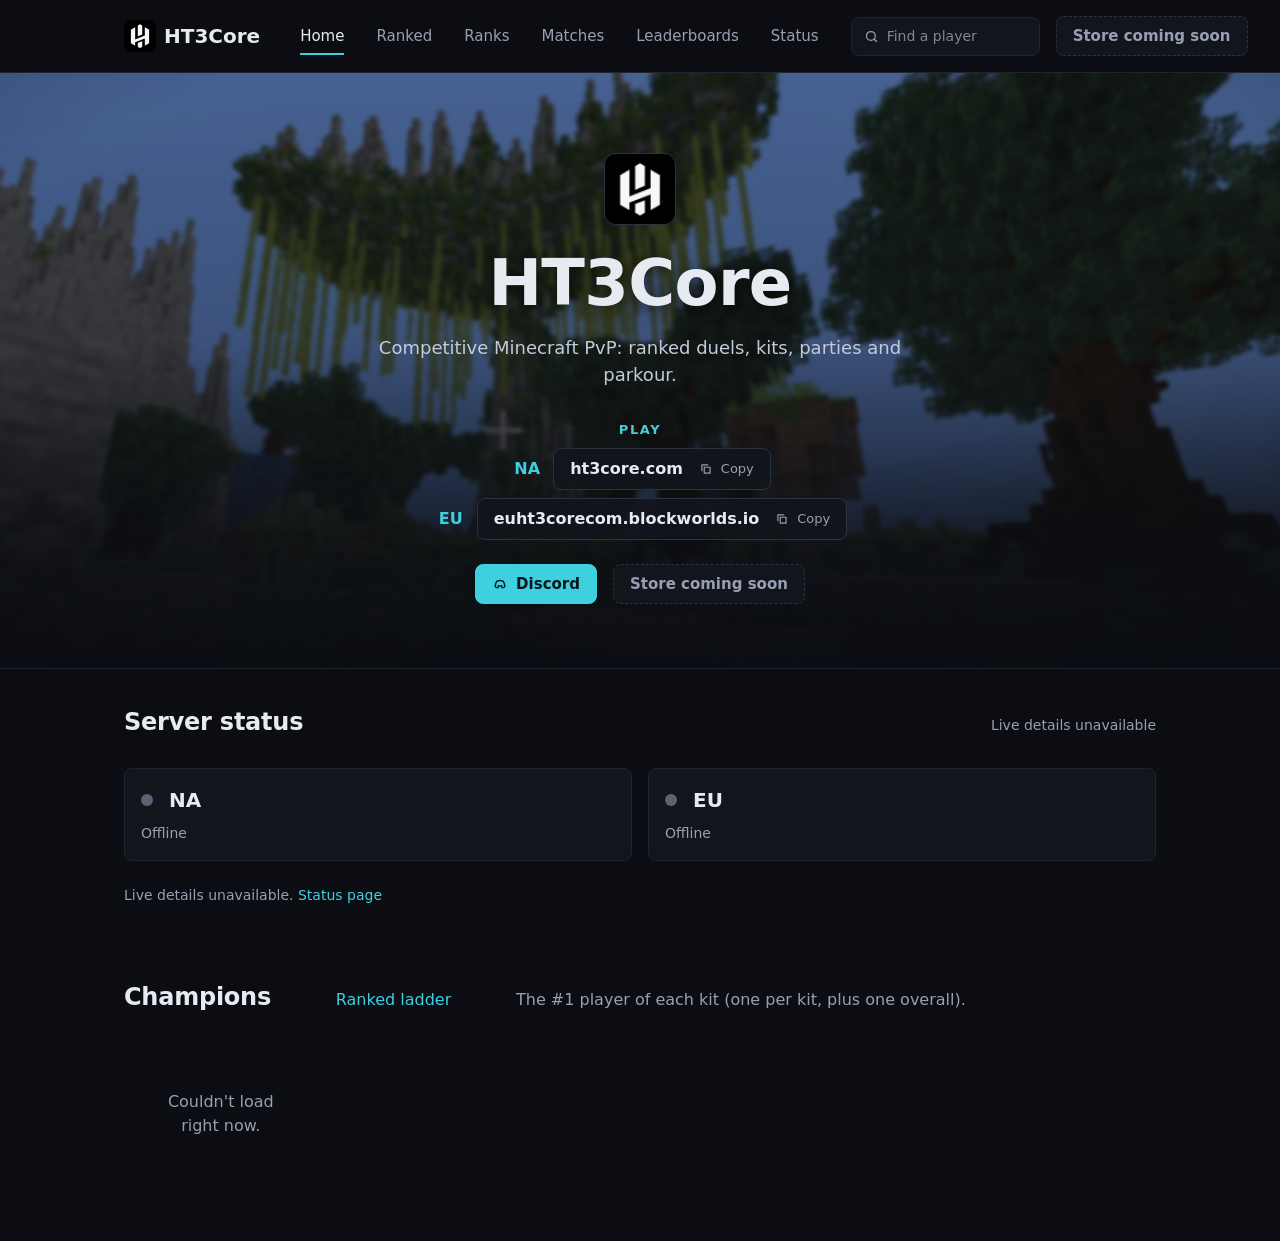
==== index.html @ 18a85a61 "HT3Core website - initial launch" ====
<!doctype html>
<html lang="en">
<head>
<meta charset="utf-8">
<meta http-equiv="Content-Security-Policy" content="default-src 'self'; script-src 'self'; style-src 'self' https://fonts.googleapis.com; font-src https://fonts.gstatic.com; img-src 'self' data: https://mc-heads.net https://crafatar.com https://minotar.net; connect-src 'self' https://api.mcsrvstat.us https://gist.githubusercontent.com http://ht3core.com:8095 https://ht3core.com http://euht3corecom.blockworlds.io:25384; base-uri 'self'; form-action 'none'; object-src 'none'">
<meta name="referrer" content="strict-origin-when-cross-origin">
<meta name="viewport" content="width=device-width,initial-scale=1">
<title>Home - HT3Core</title>
<meta name="description" content="HT3Core Minecraft PvP server: ranked duels, leaderboards and live stats.">
<meta name="theme-color" content="#0B0D12">
<link rel="icon" type="image/png" href="assets/logo.png">
<link rel="apple-touch-icon" href="assets/logo.png">
<meta property="og:type" content="website">
<meta property="og:site_name" content="HT3Core">
<meta property="og:title" content="Home - HT3Core">
<meta property="og:description" content="HT3Core Minecraft PvP server: ranked duels, leaderboards and live stats.">
<!-- TODO: replace SITE_URL with the final site address (e.g. youruser.github.io/repo or your domain) in every og:image/og:url -->
<meta property="og:image" content="https://SITE_URL/assets/hub-banner.jpg">
<meta name="twitter:card" content="summary_large_image">
<link href="https://fonts.googleapis.com/css2?family=Inter:wght@400;500;600;700&family=Space+Grotesk:wght@500;700&display=swap" rel="stylesheet">
<link rel="stylesheet" href="css/style.css">
</head>
<body>
<a class="skip" href="#main">Skip to content</a>
<main id="main">
<header class="hero"><div class="hero-bg banner-bg" aria-hidden="true"></div><div class="wrap hero-in">
  <img class="hero-logo" src="assets/logo.png" alt="" width="72" height="72">
  <h1>HT3Core</h1>
  <p class="lead">Competitive Minecraft PvP: ranked duels, kits, parties and parkour.</p>
  <div id="ip" class="ip-row"></div>
  <div class="cta"><a id="discord" class="btn primary" target="_blank" rel="noopener"></a><span id="store-slot"></span></div>
</div></header>
<section class="wrap sec"><div class="sh"><h2>Server status</h2><span id="upd" class="muted"></span></div><div id="status" aria-live="polite"></div></section>
<section class="wrap sec"><div class="sh"><h2>Champions</h2><a href="ranked.html">Ranked ladder</a><p class="sub">The #1 player of each kit (one per kit, plus one overall).</p></div><div id="champs" class="grid champs"></div></section>
<section class="wrap sec"><div class="sh"><h2>Recent ranked matches</h2><a href="matches.html">All matches</a></div><div id="ticker" class="ticker"></div></section>
<section class="wrap sec"><div class="sh"><h2>How to get access</h2></div>
  <p class="sub">HT3Core runs two regions, NA and EU. Use the in-game globe (region switcher) to move between them.</p>
  <ol class="steps">
    <li class="card"><b>1</b><h3>Join and link</h3><p>Join our Discord, then run <code>/link</code> with the code you get on the server to connect Minecraft and Discord.</p></li>
    <li class="card"><b>2</b><h3>Verify</h3><p>Run <code>/verify</code>. Players with HT3 or higher on PvPTiers/MCTiers get instant access.</p></li>
    <li class="card"><b>3</b><h3>Or boost the Discord</h3><p>Only 50 boosters hold a slot at once. When it is full you wait in the waitlist, and when a booster stops, their slot goes to the first in line.</p></li>
  </ol>
</section>
</main>
<script type="module" src="js/home-boot.js"></script>
</body>
</html>
---- css/style.css ----
/* HT3Core - flat dark theme. 8px grid. One accent (aqua), gold only for champions. */
:root{
  --bg:#0B0D12;--card:#12151C;--line:#1F2430;--line2:#2A3140;--zebra:#0F1218;
  --text:#E7EAF0;--muted:#97A0B2;--accent:#3FD0E0;--gold:#E8B93A;--green:#4CC38A;--red:#E5646E;
  --banner-img:url("../assets/hub-banner.jpg");  /* ONE variable for the home hero + every page banner. New screenshot: put it at assets/hub.png and run tools/make-banner.ps1 (crops out the HUD) */
  --r:8px;--display:"Space Grotesk",Inter,system-ui,sans-serif;
}
*{box-sizing:border-box}
html{scroll-behavior:smooth}
body{margin:0;font-family:Inter,system-ui,sans-serif;font-size:16px;color:var(--text);background:var(--bg);line-height:1.5;min-height:100vh;display:flex;flex-direction:column}
main{flex:1}
a{color:var(--accent);text-decoration:none}a:hover{text-decoration:underline}
:focus-visible{outline:2px solid var(--accent);outline-offset:2px;border-radius:4px}
.skip{position:absolute;left:-999px;top:0;background:#fff;color:#000;padding:8px 16px;z-index:100}.skip:focus{left:8px}
h1,h2,h3{font-family:var(--display);font-weight:700;letter-spacing:-.01em;line-height:1.1;margin:0}
h1{font-size:clamp(2.5rem,7vw,4rem)}
h2{font-size:1.5rem;margin:40px 0 16px}
.ph{font-size:clamp(1.9rem,4vw,2.5rem);margin:0 0 8px}
.muted{color:var(--muted);font-size:.875rem}.sub{color:var(--muted);margin:0 0 24px;max-width:640px}
.wrap{max-width:1080px;margin:0 auto;padding:0 24px}.sec{padding-top:40px;padding-bottom:24px}
.sec>h2:first-child,.sh h2{margin-top:0}
.sh{display:flex;justify-content:space-between;align-items:baseline;gap:16px;flex-wrap:wrap;margin-bottom:16px}.sh .sub{margin:4px 0 0;flex-basis:100%}
.ico{flex:none;vertical-align:-3px}
code{font-family:ui-monospace,Consolas,monospace;background:#0B0D12;border:1px solid var(--line);border-radius:4px;padding:1px 6px;font-size:.875rem}
.facts{margin:0;padding-left:20px;color:var(--muted)}.facts li{margin:8px 0}.facts strong{color:var(--text)}

/* nav */
.nav{position:sticky;top:0;z-index:50;background:var(--bg);border-bottom:1px solid var(--line)}
.navin{display:flex;align-items:center;gap:24px;height:64px}
.brand{display:flex;align-items:center;gap:8px;font-family:var(--display);font-size:1.25rem;font-weight:700;color:var(--text)!important;text-decoration:none!important;white-space:nowrap}
.brand img,.fbrand img{border-radius:6px;display:block}
.links{display:flex;gap:4px;flex:1}.links a{color:var(--muted);padding:8px 12px;font-weight:500;font-size:.9375rem;text-decoration:none}
.links a:hover{color:var(--text)}.links a.on{color:var(--text);box-shadow:inset 0 -2px 0 var(--accent)}
.search{display:flex;align-items:center;gap:8px;background:var(--card);border:1px solid var(--line);border-radius:var(--r);padding:0 12px;color:var(--muted)}
.search input{background:none;border:0;color:var(--text);padding:8px 0;width:140px;font:inherit;font-size:.875rem}.search input:focus{outline:0}.search:focus-within{border-color:var(--accent)}
.search input::placeholder{color:#7E8799}
.burger{display:none;background:none;border:0;padding:8px;cursor:pointer}.burger span{display:block;width:20px;height:2px;background:var(--text);margin:4px 0}

/* buttons */
.btn{display:inline-flex;align-items:center;gap:8px;padding:8px 16px;border-radius:var(--r);font-weight:600;font-size:.9375rem;border:1px solid var(--line2);background:var(--card);color:var(--text)!important;text-decoration:none!important;cursor:pointer;font-family:inherit;transition:border-color .15s,background .15s}
.btn:hover{border-color:var(--accent)}
.btn.primary{background:var(--accent);border-color:var(--accent);color:#06161A!important}.btn.primary:hover{background:#6BE0EC}
.btn.store{border-color:var(--gold);color:var(--gold)!important}.btn.store:hover{background:rgba(232,185,58,.1)}
.btn.store.soon{border-style:dashed;color:var(--muted)!important;border-color:var(--line2);cursor:default}
.btn.small{padding:8px 16px;white-space:nowrap}

/* hero */
.hero{position:relative;overflow:hidden;min-height:480px;border-bottom:1px solid var(--line);text-align:center}
.hero-bg{position:absolute;inset:-12px;background:radial-gradient(120% 90% at 50% 30%,transparent 40%,rgba(11,13,18,.7)),linear-gradient(180deg,rgba(11,13,18,.45) 0%,rgba(11,13,18,.55) 45%,rgba(11,13,18,.9) 80%,#0B0D12 100%),var(--banner-img) center 18%/cover no-repeat;filter:blur(2px)}
.hero-in{position:relative;padding-top:80px;padding-bottom:64px;min-height:420px}
.hero-logo{border-radius:12px;margin-bottom:16px;border:1px solid var(--line2)}
.lead{color:#C4CBD8;font-size:1.125rem;max-width:560px;margin:16px auto 32px}
.ip-row{display:flex;justify-content:center;margin-bottom:24px}
.ip-btn{display:flex;flex-direction:column;align-items:center;gap:0;background:rgba(18,21,28,.9);border:1px solid var(--line2);color:var(--text);border-radius:var(--r);padding:16px 40px;cursor:pointer;font:inherit;transition:border-color .15s}
.ip-btn:hover{border-color:var(--accent)}
.ip-text{font-family:var(--display);font-size:clamp(1.5rem,5vw,2rem);font-weight:700}
.ip-hint{display:flex;align-items:center;gap:8px;font-size:.8125rem;color:var(--muted)}.ip-btn.copied{border-color:var(--green)}.ip-btn.copied .ip-hint{color:var(--green)}
.cta{display:flex;gap:16px;justify-content:center;flex-wrap:wrap}
.status,.stats{display:flex;gap:16px;justify-content:center;flex-wrap:wrap;margin-top:40px}.stats{justify-content:flex-start;margin-top:16px}
.stat{background:rgba(18,21,28,.92);border:1px solid var(--line);border-radius:var(--r);padding:8px 24px;min-width:112px;text-align:center}
.stat b{display:block;font-family:var(--display);font-size:1.5rem;line-height:1.3;font-variant-numeric:tabular-nums}.stat span{color:var(--muted);font-size:.8125rem}
.dot{display:inline-block;width:8px;height:8px;border-radius:50%;margin-right:8px}.dot.on{background:var(--green)}.dot.off{background:#5A6275}

/* cards */
.grid{display:grid;gap:16px}.champs{grid-template-columns:repeat(auto-fill,minmax(176px,1fr))}.matches{grid-template-columns:repeat(auto-fill,minmax(320px,1fr))}.tiers{grid-template-columns:repeat(auto-fill,minmax(200px,1fr))}
.card{background:var(--card);border:1px solid var(--line);border-radius:var(--r);padding:16px;transition:border-color .15s}
.card:hover{border-color:var(--line2)}
.champ-card,.pod,.tiers .card{text-align:center}
.champ-card,.champion.card,.pod.champion{border-color:rgba(232,185,58,.45)}
.kitname{font-family:var(--display);font-size:.8125rem;font-weight:700;color:var(--muted);text-transform:uppercase;letter-spacing:.08em;margin-bottom:16px}
.champ-card .head.big{margin-bottom:8px}
.champ-card .cname,.pod .cname{display:block;font-weight:700;color:var(--gold)}
.elo{font-weight:600;font-variant-numeric:tabular-nums;color:var(--muted);font-size:.9375rem}.vacant{font-family:var(--display);font-size:1.25rem;color:var(--muted);padding:24px 0 8px}
.head{border-radius:4px;image-rendering:pixelated;display:block;margin:0 auto;background:#1A1F2A}.head.big{width:64px;height:64px;box-shadow:0 0 0 2px var(--gold)}.head.sm{width:32px;height:32px;display:inline-block;margin:0}
.head:not(.sm):not(.big){width:48px;height:48px}.tick .head.sm{width:24px;height:24px}
.plink{color:var(--text);font-weight:600}
.tier{display:inline-flex;align-items:center;gap:4px;padding:0 8px;border-radius:4px;font-weight:600;font-size:.8125rem;line-height:22px;color:var(--c);background:color-mix(in srgb,var(--c) 14%,transparent);border:1px solid color-mix(in srgb,var(--c) 40%,transparent);white-space:nowrap}
.rgtag{display:inline-block;background:#161A23;color:#9AA6BB;border-radius:4px;padding:0 5px;font-size:.625rem;font-weight:600;line-height:16px;letter-spacing:.04em;text-transform:uppercase;vertical-align:middle}
.kitchip{background:#1A1F2A;color:var(--muted);border-radius:4px;padding:0 8px;font-size:.75rem;font-weight:600;line-height:20px}
.delta{font-weight:600;font-variant-numeric:tabular-nums}.delta.up{color:var(--green)}.delta.down{color:var(--red)}

/* ticker */
.ticker{border:1px solid var(--line);border-radius:var(--r);background:var(--card);overflow:hidden}
.tick{display:flex;align-items:center;gap:8px;flex-wrap:wrap;padding:8px 16px}.tick:nth-child(even){background:var(--zebra)}.tick+.tick{border-top:1px solid var(--line)}.tick .muted{margin-left:auto}

/* podium */
.podium{display:flex;justify-content:center;align-items:flex-end;gap:16px;margin:16px 0 32px}
.pod{flex:1;min-width:0;overflow-wrap:anywhere;max-width:272px;background:var(--card);border:1px solid var(--line);border-radius:var(--r);padding:16px 8px;display:flex;flex-direction:column;align-items:center;gap:8px}
.pod.p1{padding-top:24px}.pod.p1 .body{height:256px}.pod .body{height:200px;width:auto}
.pod .medal{font-family:var(--display);font-weight:700;font-size:1.25rem;color:var(--muted)}.pod.p1 .medal{color:var(--gold)}

/* tables */
.tablewrap{overflow-x:auto;border:1px solid var(--line);border-radius:var(--r);background:var(--card)}
.tbl{width:100%;border-collapse:collapse;font-variant-numeric:tabular-nums}
.tbl th{color:var(--muted);font-size:.75rem;font-weight:600;text-transform:uppercase;letter-spacing:.06em;text-align:left;padding:8px 16px;border-bottom:1px solid var(--line2);background:#0F1218}
.tbl td{padding:8px 16px;border-top:1px solid var(--line)}.tbl tbody tr:nth-child(even) td{background:var(--zebra)}.tbl tbody tr:hover td{background:#171B24}
.tbl .num{text-align:right}.tbl .strong{font-weight:700}.tbl .pos{width:56px;color:var(--muted);font-weight:600}
.tbl tr.champion td{background:rgba(232,185,58,.07)}.tbl tr.champion .pos,.tbl tr.champion .plink{color:var(--gold)}
.cmds td:first-child{white-space:nowrap;width:1%}.cmds td:last-child{color:var(--muted)}
.who{display:flex;align-items:center;gap:16px;min-width:0;overflow-wrap:anywhere}

/* tabs */
.tabs{display:flex;gap:4px;flex-wrap:wrap;margin-bottom:16px;border-bottom:1px solid var(--line)}
.tab{background:none;border:0;border-bottom:2px solid transparent;color:var(--muted);padding:8px 16px;font:inherit;font-weight:600;font-size:.9375rem;cursor:pointer;margin-bottom:-1px}
.tab:hover{color:var(--text)}.tab.on{color:var(--text);border-bottom-color:var(--accent)}.subtabs .tab{padding:4px 12px;font-size:.8125rem}

/* ranks */
.ladder{display:grid;gap:8px}.tierrow{display:flex;align-items:center;gap:24px;flex-wrap:wrap;border-left:3px solid var(--c);padding:16px 24px}
.tierrow .tier{font-size:1rem;line-height:32px;padding:0 16px;min-width:152px;justify-content:center}
.range{font-family:var(--display);font-size:1.125rem;font-weight:700;min-width:144px;font-variant-numeric:tabular-nums}
.divs{display:flex;gap:8px;flex-wrap:wrap}.div{background:#1A1F2A;border-radius:4px;padding:0 8px;font-weight:600;font-size:.875rem;line-height:24px}.div em{color:var(--muted);font-style:normal;font-weight:400;margin-left:4px}

/* matches */
.match .mtop,.match .mbot{display:flex;justify-content:space-between;align-items:center;min-width:0;gap:8px}.match .mtop>*{min-width:0;overflow-wrap:anywhere}.vs{display:grid;grid-template-columns:1fr auto 1fr;align-items:center;gap:8px;margin:16px 0;text-align:center}
.side{display:flex;flex-direction:column;align-items:center;gap:4px;min-width:0;overflow-wrap:anywhere}.side small{color:var(--muted);font-size:.75rem}.side.win .plink{color:var(--green)}.side.lose{opacity:.8}
.score{font-family:var(--display);font-size:1.5rem;font-weight:700;font-variant-numeric:tabular-nums}.match.won{border-left:3px solid var(--green)}.match.lost{border-left:3px solid var(--red)}

/* player */
.phead{display:flex;gap:32px;align-items:center;flex-wrap:wrap}.hero-body{height:304px;width:auto}.pinfo{flex:1;min-width:256px}.pinfo h1{font-size:clamp(2rem,6vw,3rem);margin-bottom:8px}
.prow{display:flex;gap:16px;align-items:center;margin-bottom:8px}.onl{font-size:.875rem}

/* misc */
.empty{text-align:center;color:var(--muted);padding:32px}
.skel{height:40px;border-radius:var(--r);margin-bottom:8px;background:var(--card);animation:sh 1.4s infinite alternate}.skel.big{height:304px}@keyframes sh{to{background:var(--zebra)}}
.banner{padding:8px 16px;text-align:center;font-size:.875rem;font-weight:600;background:#2A2208;color:var(--gold);border-bottom:1px solid rgba(232,185,58,.5)}
.foot{border-top:1px solid var(--line);margin-top:64px;padding:24px 0;font-size:.875rem}.foot .wrap{display:flex;flex-direction:column;gap:8px;align-items:center;text-align:center}
.fbrand{display:flex;align-items:center;gap:8px}
.rv{opacity:0;transform:translateY(8px);transition:opacity .3s,transform .3s}.rv.in{opacity:1;transform:none}
@media(prefers-reduced-motion:reduce){*{animation:none!important;transition:none!important}.rv{opacity:1;transform:none}html{scroll-behavior:auto}}
@media(max-width:640px){.podium{gap:8px}.pod{padding:16px 4px}.pod.p1 .body{height:176px}.pod .body{height:136px}.hide-s{display:none}.hero-in{padding-top:48px;padding-bottom:40px}.hero-body{height:224px}.matches{grid-template-columns:1fr}.phead{justify-content:center;text-align:center}.prow,.stats{justify-content:center}.tierrow .tier{min-width:0}.wrap{padding:0 16px}.tbl td,.tbl th{padding:8px}}
.status{flex-direction:row}.hero .status{flex-wrap:wrap}
.stat.tps.good b{color:var(--green)}.stat.tps.warn b{color:var(--gold)}.stat.tps.bad b{color:var(--red)}
.sec .status{justify-content:flex-start;margin-top:0}
.filter{background:var(--card);border:1px solid var(--line);border-radius:var(--r);color:var(--text);padding:8px 16px;font:inherit;font-size:.875rem;width:200px}.filter:focus{outline:0;border-color:var(--accent)}
.pgrid{display:grid;grid-template-columns:repeat(auto-fill,minmax(224px,1fr));gap:8px}
.pcard{display:flex;align-items:center;gap:16px;background:var(--card);border:1px solid var(--line);border-radius:var(--r);padding:8px 16px;color:var(--text)!important;text-decoration:none!important}.pcard:hover{border-color:var(--accent)}
.pc-t{display:flex;flex-direction:column;flex:1;min-width:0;overflow-wrap:anywhere;line-height:1.3}
/* page banners */
.pagehead{position:relative;overflow:hidden;border-bottom:1px solid var(--line)}
.pagehead .banner-bg{position:absolute;inset:-12px;background:radial-gradient(120% 140% at 50% 20%,transparent 40%,rgba(11,13,18,.7)),linear-gradient(180deg,rgba(11,13,18,.5),rgba(11,13,18,.9)),var(--banner-img) center 18%/cover no-repeat;filter:blur(2px)}
.pagehead-in{position:relative;padding-top:40px;padding-bottom:40px}.pagehead h1{font-size:clamp(2rem,5vw,2.75rem)}.pagehead p{color:#C4CBD8;margin:8px 0 0;max-width:640px}
/* status panel */
.spanel{margin-bottom:24px}
.shead{display:flex;align-items:center;gap:8px;flex-wrap:wrap;margin-bottom:16px}.shead b{font-family:var(--display);font-size:1.5rem}.shead .dot{width:12px;height:12px}
.bigcount{font-family:var(--display);font-size:1.5rem;font-weight:700;margin-left:16px;font-variant-numeric:tabular-nums}.shead .muted{margin-left:auto}
.srow{display:flex;gap:16px;align-items:stretch;flex-wrap:wrap}
.tiles{display:flex;gap:8px;flex-wrap:wrap;flex:1}.tiles .stat{background:var(--card)}
.sip{display:flex;flex-direction:column;align-items:flex-start;gap:8px;justify-content:center}.sip .ip-btn{padding:8px 24px}.sip .ip-text{font-size:1.25rem}
.heads .sh{margin-bottom:8px}.heads h3{font-size:1.125rem}.headrow{display:flex;gap:8px;flex-wrap:wrap}.headrow .head{width:40px;height:40px}.headrow a:hover .head{box-shadow:0 0 0 2px var(--accent)}
.plhead{margin-top:32px}.skel-wrap{display:grid;gap:8px}
.regions{display:grid;grid-template-columns:repeat(2,minmax(0,1fr));gap:16px;margin-bottom:24px}
.region{padding:16px}.rg-h{display:flex;align-items:center;gap:8px;margin-bottom:8px}.rg-h b{font-family:var(--display);font-size:1.25rem}.rg-h .dot{width:12px;height:12px}
.rg-b{display:flex;align-items:baseline;gap:8px;flex-wrap:wrap}.rg-b .bigcount{margin-left:0}.rg-v{margin-left:auto}
@media(max-width:640px){.regions{grid-template-columns:1fr}}
.rpanels{margin-top:28px}.rpanel{margin-bottom:28px}.rpanel h2{margin:0 0 10px}.rpanels+*{margin-top:0}
@media(max-width:640px){.sip{width:100%}.shead .muted{margin-left:0}.pagehead-in{padding-top:24px;padding-bottom:24px}.hero-in{min-height:0}}
.play-label{font-family:var(--display);font-size:.8125rem;font-weight:700;letter-spacing:.12em;text-transform:uppercase;color:var(--accent);margin-bottom:8px;display:block}
.hero .ip-row{flex-direction:column;align-items:center}
.hero h1{text-shadow:0 2px 16px rgba(0,0,0,.6)}
.prose p{max-width:720px;color:var(--muted)}.prose h2{margin-top:32px}.prose h2:first-child{margin-top:0}
/* quality pass */
.steps{list-style:none;margin:0;padding:0;display:grid;grid-template-columns:repeat(auto-fit,minmax(224px,1fr));gap:16px}
.steps .card{position:relative;padding-top:24px}.steps b{font-family:var(--display);color:var(--accent);font-size:1.25rem}.steps h3{font-size:1.125rem;margin:8px 0}.steps p{margin:0;color:var(--muted);font-size:.9375rem}
.menu-store{display:none!important}
a,.tab,.btn,.pcard,.card,.tbl tbody tr td,.search{transition:color .15s,border-color .15s,background-color .15s,box-shadow .15s}
.links a:hover,.tab:hover{color:var(--text)}
.champ-card:hover{border-color:var(--gold)}
.tablewrap{max-width:100%}.tbl{min-width:420px}.tbl img{max-width:none}
img{max-width:100%}
@media(max-width:960px){.menu-open .menu-store{display:inline-flex!important;align-self:flex-start;margin-top:8px}}
@media(max-width:520px){.nav .nav-store{display:none}.burger{margin-left:auto}.brand{font-size:1.125rem}}
@media(max-width:640px){h2{font-size:1.25rem}.tick{padding:8px}.tick .muted{margin-left:0;width:100%}.sh{align-items:flex-start}.lead{font-size:1rem}}
/* header layout: brand | centred links | search + store */
.nav .navin{height:72px;gap:0}
.brand{margin-right:40px;flex:none}
.links{flex:1;justify-content:center;gap:32px}
.links a{padding:8px 0;border-radius:0}
.links a.on{box-shadow:inset 0 -2px 0 var(--accent)}
.navr{display:flex;align-items:center;gap:16px;flex:none;margin-left:32px}
.search{position:relative;cursor:text}
@media(max-width:1150px){
 .search{padding:8px;border-color:transparent;background:none}
 .search input{width:0;padding:0;border:0}
 .search:focus-within{background:var(--card);border-color:var(--accent)}
 .search:focus-within input{position:absolute;right:0;top:calc(100% + 8px);width:220px;padding:8px 16px;background:var(--card);border:1px solid var(--accent);border-radius:var(--r);z-index:5}
 .links{gap:24px}.navr{margin-left:16px}
}
@media(max-width:960px){
 .nav .navin{height:64px}
 .burger{display:block;margin-left:16px}
 .links,.search{display:none}
 .navr{margin-left:auto}
 .menu-open .navin{flex-wrap:wrap;height:auto;padding-top:8px;padding-bottom:16px}
 .menu-open .links{display:flex;flex-direction:column;align-items:flex-start;order:10;width:100%;gap:0;margin-top:8px}
 .menu-open .links a{padding:8px 0;width:100%}.menu-open .links a.on{box-shadow:none;color:var(--accent)}
 .menu-open .navr{order:11;width:100%;margin:8px 0 0}.menu-open .navr .nav-store{display:none}
 .menu-open .search{display:flex;width:100%;padding:0 16px;background:var(--card);border-color:var(--line)}.menu-open .search input{width:100%;position:static;padding:8px 0;border:0;background:none}
 .menu-open .search:focus-within input{position:static;width:100%;border:0}
}
@media(max-width:520px){.nav .nav-store{display:none}.brand{margin-right:0}}/* external tier lists */
.tlists{grid-template-columns:repeat(auto-fit,minmax(288px,1fr))}.tlist .sh{margin-bottom:8px}.tlist h3{font-size:1.125rem}
.chips{display:flex;flex-wrap:wrap;gap:8px}
.tchip{display:inline-flex;align-items:baseline;gap:8px;padding:4px 8px;border-radius:4px;border:1px solid color-mix(in srgb,var(--c) 45%,transparent);background:color-mix(in srgb,var(--c) 12%,transparent);font-size:.875rem}
.tchip em{font-style:normal;color:var(--muted)}.tchip b{color:var(--c)}.tchip small{color:var(--muted);font-size:.75rem}.tchip.none b{color:var(--muted);font-weight:500}.tchip.retired{opacity:.6}
.tlists{grid-template-columns:repeat(3,minmax(0,1fr))}.tchip.overall{margin-bottom:8px}
@media(max-width:860px){.tlists{grid-template-columns:1fr}}
.tlist .sh{align-items:center;margin-bottom:16px}.tlist .muted{margin:0 0 8px}
.bigtier{font-family:var(--display);font-weight:700;font-size:1.5rem;line-height:1;color:var(--c);background:color-mix(in srgb,var(--c) 14%,transparent);border:1px solid color-mix(in srgb,var(--c) 45%,transparent);border-radius:var(--r);padding:8px 16px;white-space:nowrap}.bigtier small{font-family:Inter,sans-serif;font-size:.8125rem;font-weight:500;color:var(--muted)}
.chips{display:grid;grid-template-columns:repeat(auto-fill,minmax(120px,1fr));gap:8px}
.tchip{flex-direction:column;align-items:flex-start;gap:0;padding:8px}.tchip em{font-size:.75rem}.tchip b{font-family:var(--display);font-size:1.125rem}
.skelchip{min-height:56px;background:var(--zebra);border-color:var(--line);animation:sh 1.4s infinite alternate}
.tlink{display:inline-block;margin-top:16px;font-size:.8125rem}
.tlists{align-items:start}

/* charts (js/chart.js) */
.chart{position:relative;margin:0;background:var(--card);border:1px solid var(--line);border-radius:var(--r);padding:14px;min-width:0;overflow:hidden}
.ch-title{font-family:var(--display);font-weight:700;margin-bottom:4px}
.ch-desc{margin:0 0 8px;font-size:.875rem}
.ch-holder{min-width:0;width:100%}
.ch-svg{display:block;max-width:100%;height:auto;touch-action:pan-y;outline-offset:2px}
.ch-line{fill:none;stroke:var(--accent);stroke-width:2.5;stroke-linejoin:round;stroke-linecap:round}
.ch-now{fill:var(--accent);stroke:var(--card);stroke-width:2}
.ch-peak{fill:var(--card);stroke:var(--text);stroke-width:2}
.ch-cur{fill:var(--text);stroke:var(--accent);stroke-width:2}
.ch-grid{stroke:var(--line);stroke-width:1}
.ch-axis{fill:var(--muted);font-size:11px}
.ch-band{font-size:10px;opacity:.7}
.ch-mark{fill:var(--accent);font-size:11px;font-weight:600}
.ch-mark.gold{fill:var(--text)}
.ch-ring{stroke:var(--line2)}
.ch-big{fill:var(--text);font-size:22px;font-weight:700;font-family:var(--display)}
.ch-donutbox{display:flex;align-items:center;gap:16px;flex-wrap:wrap}
.ch-legend{list-style:none;margin:0;padding:0;font-size:.875rem;color:var(--muted)}
.ch-legend .sw{display:inline-block;width:10px;height:10px;border-radius:2px;margin-right:6px}
.ch-tip{position:absolute;z-index:3;pointer-events:none;background:#0B0D12;border:1px solid var(--line2);border-radius:6px;padding:6px 9px;font-size:.8125rem;white-space:nowrap}
.ch-tip[hidden]{display:none}
@media (prefers-reduced-motion:no-preference){.ch-fill{transition:width .2s}}

/* player ELO layout: chart ~2/3, donut + stat tiles ~1/3, stacked on phones */
.elo-grid{display:grid;gap:16px;grid-template-columns:minmax(0,2fr) minmax(0,1fr);align-items:stretch;margin:16px 0}
.elo-grid>.chart{height:100%}
.elo-side{display:flex;flex-direction:column;gap:16px;min-width:0}
.elo-side .chart{flex:1}
.etiles{display:grid;grid-template-columns:1fr 1fr;gap:10px}
.etile{background:var(--card);border:1px solid var(--line);border-radius:var(--r);padding:10px 12px;min-width:0}
.etile b{display:block;font-family:var(--display);font-size:1.25rem}.etile span{color:var(--muted);font-size:.8125rem}
@media (max-width:760px){.elo-grid{grid-template-columns:minmax(0,1fr)}}
.matches.m3{grid-template-columns:repeat(3,minmax(0,1fr))}@media(max-width:959px){.matches.m3{grid-template-columns:repeat(2,minmax(0,1fr))}}@media(max-width:639px){.matches.m3{grid-template-columns:minmax(0,1fr)}}


.note{margin-top:16px;font-size:.875rem}

.addr-rows{display:flex;flex-direction:column;gap:8px;align-items:flex-start}.addr-row{display:flex;align-items:center;gap:8px}.addr-rg{font-family:var(--display);min-width:2.25rem;color:var(--accent)}
.addr-rows .ip-btn{flex-direction:row;gap:16px;padding:8px 16px}.addr-rows .ip-text{font-size:1rem}.hero-addr{align-items:center}
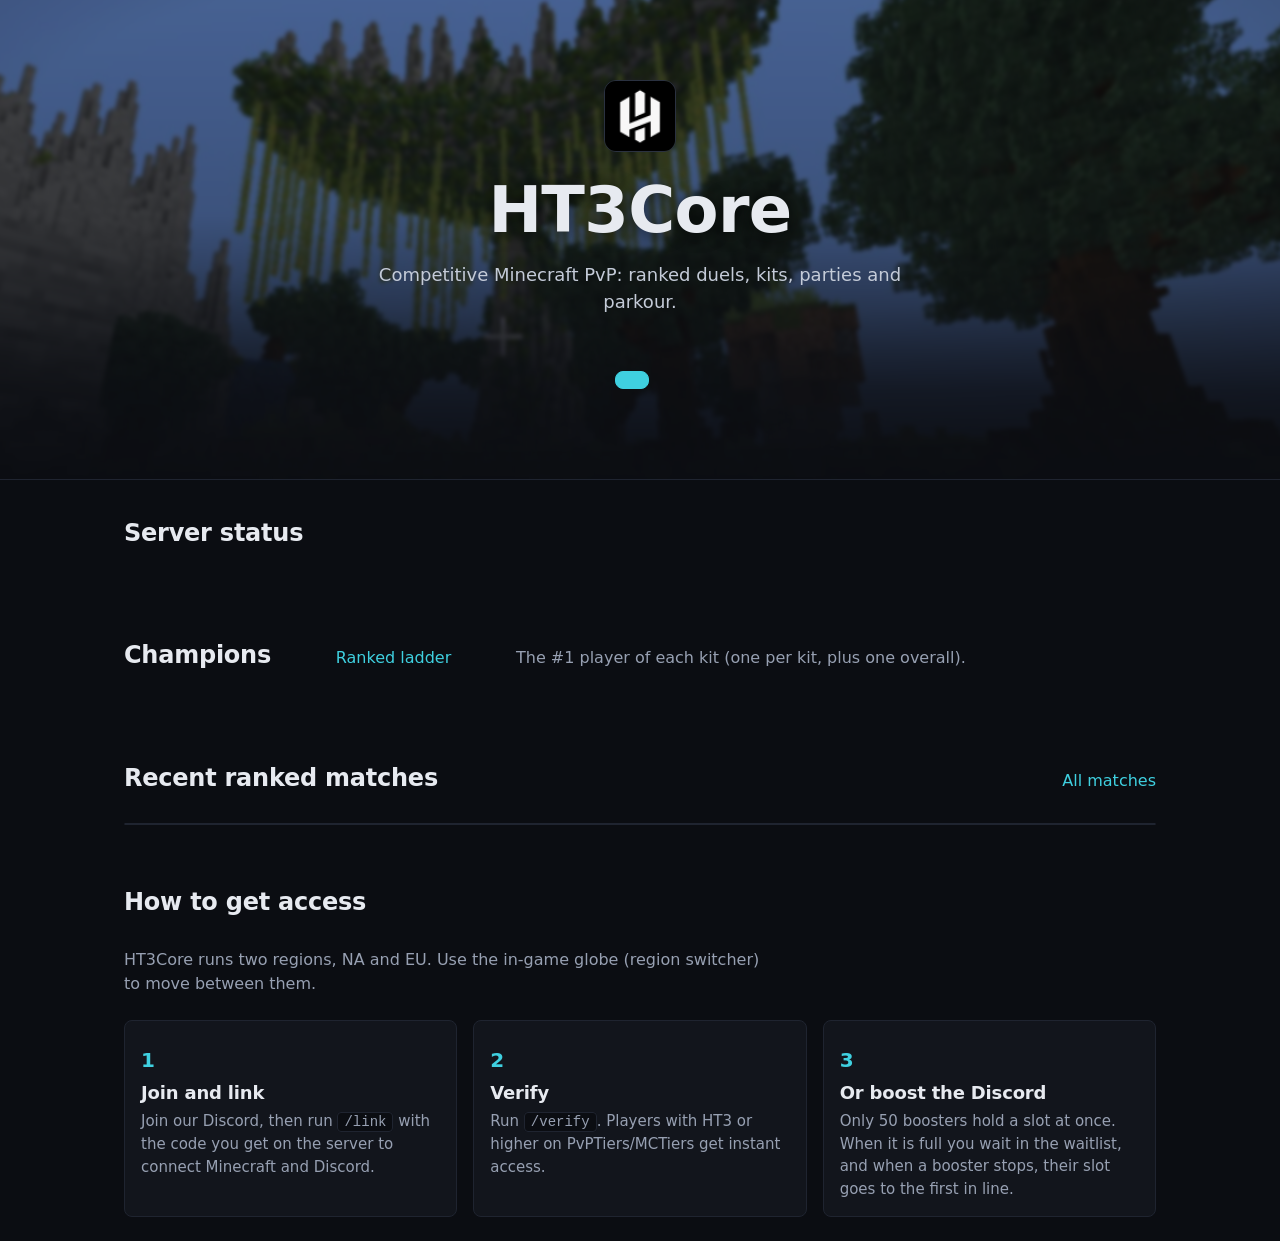
==== commit f576f80f: "Stale-response guards, setPts clears other field, CSP allows na feed" ====
--- a/index.html
+++ b/index.html
@@ -2,7 +2,7 @@
 <html lang="en">
 <head>
 <meta charset="utf-8">
-<meta http-equiv="Content-Security-Policy" content="default-src 'self'; script-src 'self'; style-src 'self' https://fonts.googleapis.com; font-src https://fonts.gstatic.com; img-src 'self' data: https://mc-heads.net https://crafatar.com https://minotar.net; connect-src 'self' https://api.mcsrvstat.us https://gist.githubusercontent.com http://ht3core.com:8095 https://ht3core.com http://euht3corecom.blockworlds.io:25384; base-uri 'self'; form-action 'none'; object-src 'none'">
+<meta http-equiv="Content-Security-Policy" content="default-src 'self'; script-src 'self'; style-src 'self' https://fonts.googleapis.com; font-src https://fonts.gstatic.com; img-src 'self' data: https://mc-heads.net https://crafatar.com https://minotar.net; connect-src 'self' https://api.mcsrvstat.us https://gist.githubusercontent.com http://ht3core.com:8095 http://na.ht3core.com:8095 https://ht3core.com http://euht3corecom.blockworlds.io:25384; base-uri 'self'; form-action 'none'; object-src 'none'">
 <meta name="referrer" content="strict-origin-when-cross-origin">
 <meta name="viewport" content="width=device-width,initial-scale=1">
 <title>Home - HT3Core</title>
--- a/css/style.css
+++ b/css/style.css
@@ -102,6 +102,7 @@
 /* tabs */
 .tabs{display:flex;gap:4px;flex-wrap:wrap;margin-bottom:16px;border-bottom:1px solid var(--line)}
 .tab{background:none;border:0;border-bottom:2px solid transparent;color:var(--muted);padding:8px 16px;font:inherit;font-weight:600;font-size:.9375rem;cursor:pointer;margin-bottom:-1px}
+.regionbar{margin-bottom:12px}.rgtabs{border-bottom:0;margin-bottom:0;gap:6px}.rgtabs .tab{border:1px solid var(--line);border-radius:999px;padding:4px 16px;margin-bottom:0;font-size:.8125rem}.rgtabs .tab.on{border-color:var(--accent);background:rgba(85,255,255,.08)}
 .tab:hover{color:var(--text)}.tab.on{color:var(--text);border-bottom-color:var(--accent)}.subtabs .tab{padding:4px 12px;font-size:.8125rem}
 
 /* ranks */
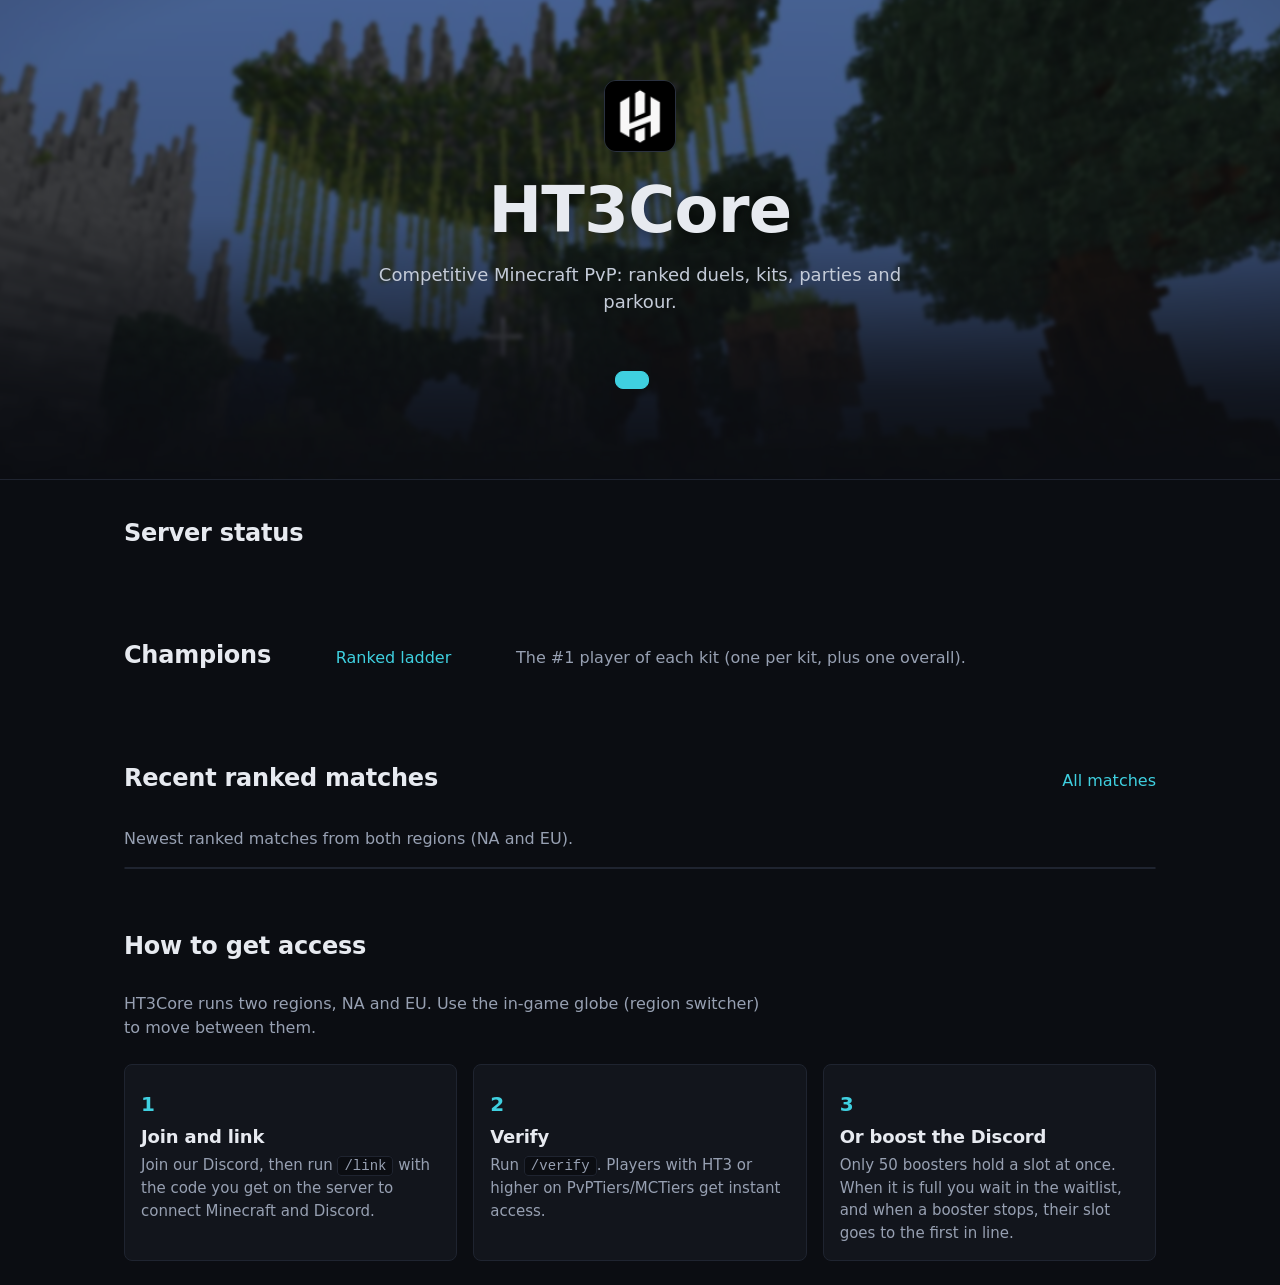
==== commit b6928d4b: "Home: region toggle inside Champions; recent matches combine all regions" ====
--- a/index.html
+++ b/index.html
@@ -31,8 +31,8 @@
   <div class="cta"><a id="discord" class="btn primary" target="_blank" rel="noopener"></a><span id="store-slot"></span></div>
 </div></header>
 <section class="wrap sec"><div class="sh"><h2>Server status</h2><span id="upd" class="muted"></span></div><div id="status" aria-live="polite"></div></section>
-<section class="wrap sec"><div class="sh"><h2>Champions</h2><a href="ranked.html">Ranked ladder</a><p class="sub">The #1 player of each kit (one per kit, plus one overall).</p></div><div id="champs" class="grid champs"></div></section>
-<section class="wrap sec"><div class="sh"><h2>Recent ranked matches</h2><a href="matches.html">All matches</a></div><div id="ticker" class="ticker"></div></section>
+<section class="wrap sec"><div class="sh"><h2>Champions</h2><a href="ranked.html">Ranked ladder</a><p class="sub">The #1 player of each kit (one per kit, plus one overall).</p></div><div id="champ-tabs"></div><div id="champs" class="grid champs"></div></section>
+<section class="wrap sec"><div class="sh"><h2>Recent ranked matches</h2><a href="matches.html">All matches</a><p class="sub">Newest ranked matches from both regions (NA and EU).</p></div><div id="ticker" class="ticker"></div></section>
 <section class="wrap sec"><div class="sh"><h2>How to get access</h2></div>
   <p class="sub">HT3Core runs two regions, NA and EU. Use the in-game globe (region switcher) to move between them.</p>
   <ol class="steps">
--- a/css/style.css
+++ b/css/style.css
@@ -56,6 +56,8 @@
 .ip-text{font-family:var(--display);font-size:clamp(1.5rem,5vw,2rem);font-weight:700}
 .ip-hint{display:flex;align-items:center;gap:8px;font-size:.8125rem;color:var(--muted)}.ip-btn.copied{border-color:var(--green)}.ip-btn.copied .ip-hint{color:var(--green)}
 .cta{display:flex;gap:16px;justify-content:center;flex-wrap:wrap}
+.supportrow{display:flex;flex-wrap:wrap;gap:.6rem;justify-content:flex-start;align-items:stretch;float:none;text-align:left;margin:.5rem 0 .9rem}.supportrow .btn{justify-content:center;min-height:40px;padding:8px 16px}
+@media(max-width:640px){.supportrow .btn{flex:1 1 100%}}
 .status,.stats{display:flex;gap:16px;justify-content:center;flex-wrap:wrap;margin-top:40px}.stats{justify-content:flex-start;margin-top:16px}
 .stat{background:rgba(18,21,28,.92);border:1px solid var(--line);border-radius:var(--r);padding:8px 24px;min-width:112px;text-align:center}
 .stat b{display:block;font-family:var(--display);font-size:1.5rem;line-height:1.3;font-variant-numeric:tabular-nums}.stat span{color:var(--muted);font-size:.8125rem}
@@ -253,3 +255,4 @@
 
 .addr-rows{display:flex;flex-direction:column;gap:8px;align-items:flex-start}.addr-row{display:flex;align-items:center;gap:8px}.addr-rg{font-family:var(--display);min-width:2.25rem;color:var(--accent)}
 .addr-rows .ip-btn{flex-direction:row;gap:16px;padding:8px 16px}.addr-rows .ip-text{font-size:1rem}.hero-addr{align-items:center}
+#champ-tabs .regionbar{margin:2px 0 14px}
